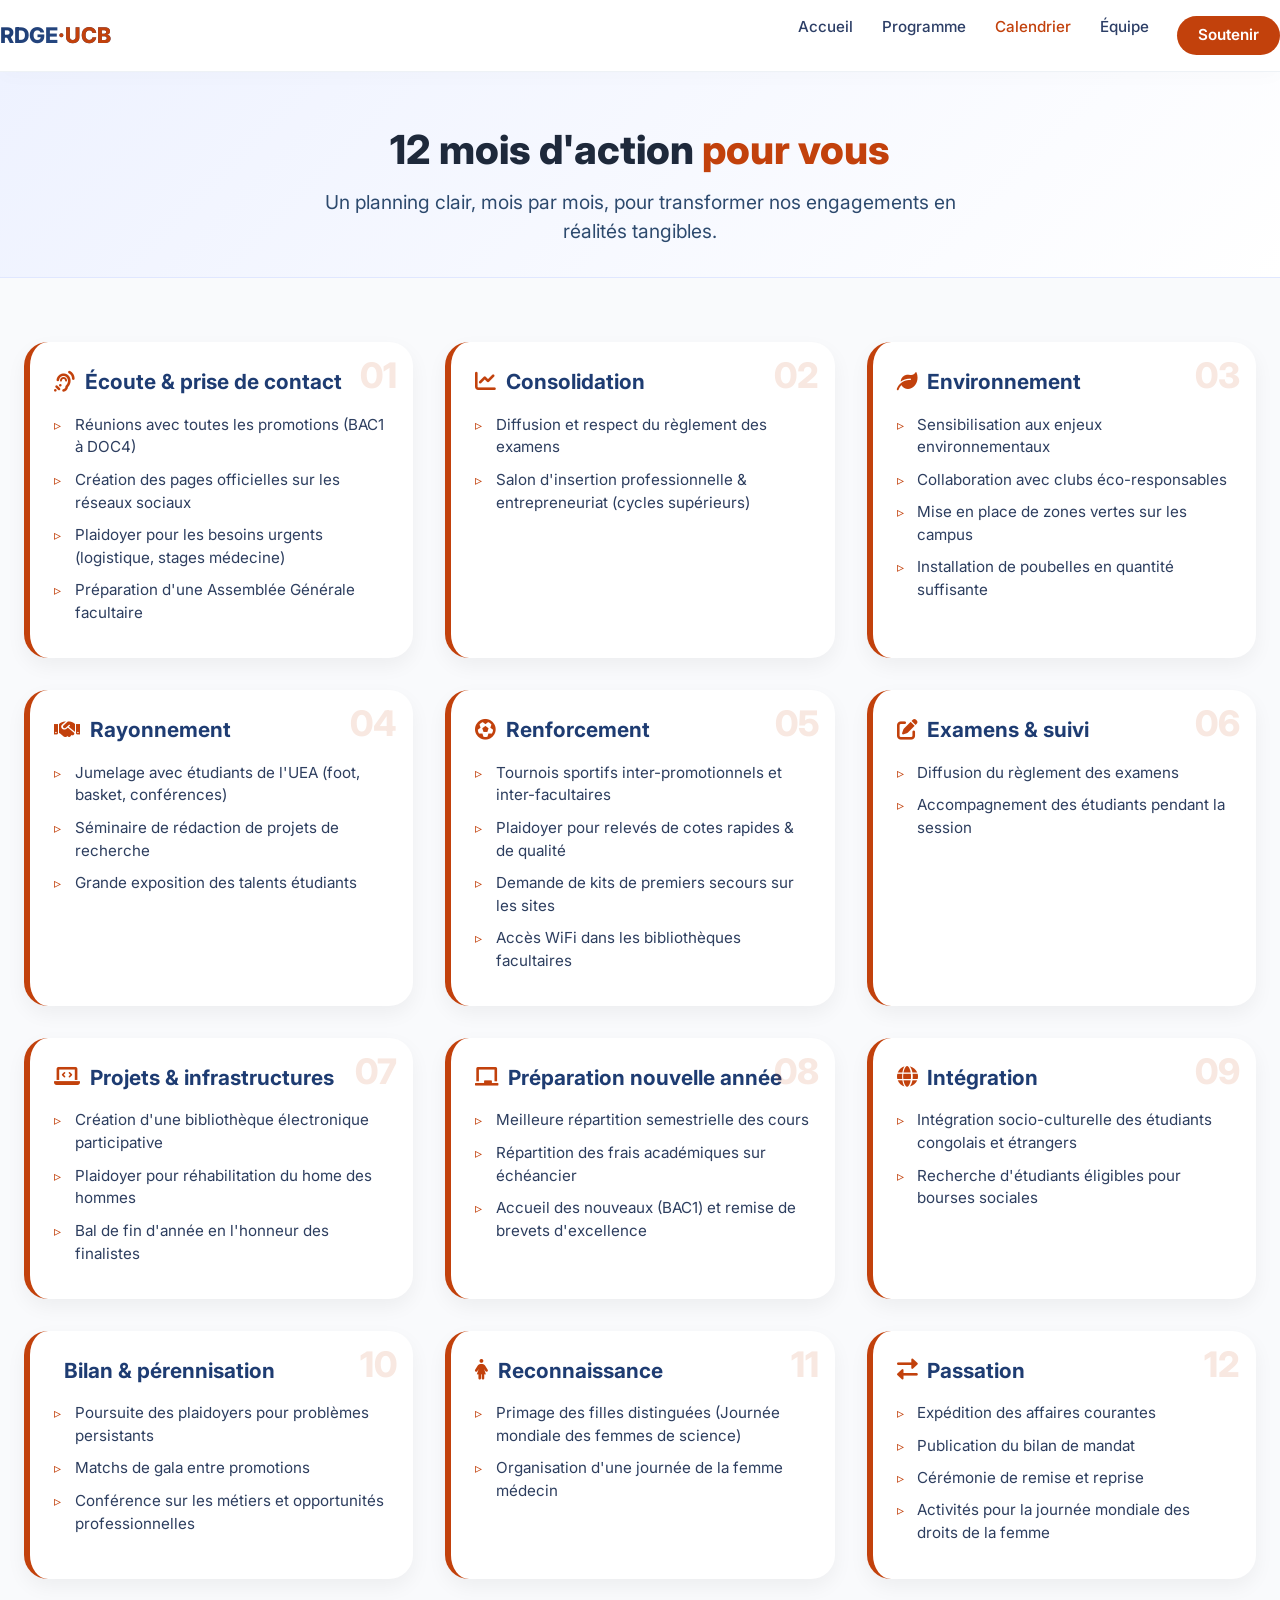
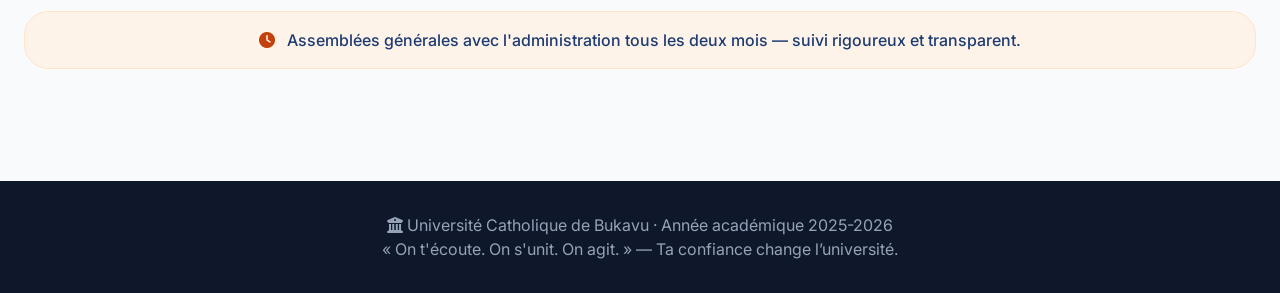
==== calendrier.html @ d282abf7 "first commit" ====
<!DOCTYPE html>
<html lang="fr">
<head>
    <meta charset="UTF-8">
    <meta name="viewport" content="width=device-width, initial-scale=1.0">
    <title>Calendrier d'action · Josué & Lucien · RDGE UCB</title>
    <meta name="description" content="Découvrez le plan d'action sur 12 mois des candidats RDGE – écoute, environnement, examens, événements et plus.">
    <link href="https://fonts.googleapis.com/css2?family=Inter:opsz,wght@14..32,300;400;600;700;800&display=swap" rel="stylesheet">
    <link rel="stylesheet" href="https://cdnjs.cloudflare.com/ajax/libs/font-awesome/6.0.0-beta3/css/all.min.css">
    <link rel="stylesheet" href="css/base.css">
    <link rel="stylesheet" href="css/calendrier.css">
</head>
<body>
    <nav class="navbar">
        <div class="container nav-inner">
            <div class="logo">RDGE<span>·UCB</span></div>
            <div class="nav-links">
                <a href="index.html">Accueil</a>
                <a href="programme.html">Programme</a>
                <a href="calendrier.html" class="active">Calendrier</a>
                <a href="equipe.html">Équipe</a>
                <a href="soutenir.html" class="btn-vote-nav">Soutenir</a>
            </div>
        </div>
    </nav>

    <main>
        <section class="page-header-calendar">
            <div class="container">
                <h1> 12 mois d'action <span class="highlight">pour vous</span></h1>
                <p>Un planning clair, mois par mois, pour transformer nos engagements en réalités tangibles.</p>
            </div>
        </section>

        <section class="timeline-section">
            <div class="container">
                <div class="timeline-grid">
                    <!-- Mois 1 -->
                    <div class="month-card">
                        <div class="month-number">01</div>
                        <h3><i class="fas fa-ear-listen"></i> Écoute & prise de contact</h3>
                        <ul>
                            <li>Réunions avec toutes les promotions (BAC1 à DOC4)</li>
                            <li>Création des pages officielles sur les réseaux sociaux</li>
                            <li>Plaidoyer pour les besoins urgents (logistique, stages médecine)</li>
                            <li>Préparation d'une Assemblée Générale facultaire</li>
                        </ul>
                    </div>
                    <!-- Mois 2 -->
                    <div class="month-card">
                        <div class="month-number">02</div>
                        <h3><i class="fas fa-chart-line"></i> Consolidation</h3>
                        <ul>
                            <li>Diffusion et respect du règlement des examens</li>
                            <li>Salon d'insertion professionnelle & entrepreneuriat (cycles supérieurs)</li>
                        </ul>
                    </div>
                    <!-- Mois 3 -->
                    <div class="month-card">
                        <div class="month-number">03</div>
                        <h3><i class="fas fa-leaf"></i> Environnement</h3>
                        <ul>
                            <li>Sensibilisation aux enjeux environnementaux</li>
                            <li>Collaboration avec clubs éco-responsables</li>
                            <li>Mise en place de zones vertes sur les campus</li>
                            <li>Installation de poubelles en quantité suffisante</li>
                        </ul>
                    </div>
                    <!-- Mois 4 -->
                    <div class="month-card">
                        <div class="month-number">04</div>
                        <h3><i class="fas fa-handshake"></i> Rayonnement</h3>
                        <ul>
                            <li>Jumelage avec étudiants de l'UEA (foot, basket, conférences)</li>
                            <li>Séminaire de rédaction de projets de recherche</li>
                            <li>Grande exposition des talents étudiants</li>
                        </ul>
                    </div>
                    <!-- Mois 5 -->
                    <div class="month-card">
                        <div class="month-number">05</div>
                        <h3><i class="fas fa-futbol"></i> Renforcement</h3>
                        <ul>
                            <li>Tournois sportifs inter-promotionnels et inter-facultaires</li>
                            <li>Plaidoyer pour relevés de cotes rapides & de qualité</li>
                            <li>Demande de kits de premiers secours sur les sites</li>
                            <li>Accès WiFi dans les bibliothèques facultaires</li>
                        </ul>
                    </div>
                    <!-- Mois 6 -->
                    <div class="month-card">
                        <div class="month-number">06</div>
                        <h3><i class="fas fa-pen-to-square"></i> Examens & suivi</h3>
                        <ul>
                            <li>Diffusion du règlement des examens</li>
                            <li>Accompagnement des étudiants pendant la session</li>
                        </ul>
                    </div>
                    <!-- Mois 7 -->
                    <div class="month-card">
                        <div class="month-number">07</div>
                        <h3><i class="fas fa-laptop-code"></i> Projets & infrastructures</h3>
                        <ul>
                            <li>Création d'une bibliothèque électronique participative</li>
                            <li>Plaidoyer pour réhabilitation du home des hommes</li>
                            <li>Bal de fin d'année en l'honneur des finalistes</li>
                        </ul>
                    </div>
                    <!-- Mois 8 -->
                    <div class="month-card">
                        <div class="month-number">08</div>
                        <h3><i class="fas fa-chalkboard"></i> Préparation nouvelle année</h3>
                        <ul>
                            <li>Meilleure répartition semestrielle des cours</li>
                            <li>Répartition des frais académiques sur échéancier</li>
                            <li>Accueil des nouveaux (BAC1) et remise de brevets d'excellence</li>
                        </ul>
                    </div>
                    <!-- Mois 9 -->
                    <div class="month-card">
                        <div class="month-number">09</div>
                        <h3><i class="fas fa-globe"></i> Intégration</h3>
                        <ul>
                            <li>Intégration socio-culturelle des étudiants congolais et étrangers</li>
                            <li>Recherche d'étudiants éligibles pour bourses sociales</li>
                        </ul>
                    </div>
                    <!-- Mois 10 -->
                    <div class="month-card">
                        <div class="month-number">10</div>
                        <h3><i class="fas fa-chart-simple"></i> Bilan & pérennisation</h3>
                        <ul>
                            <li>Poursuite des plaidoyers pour problèmes persistants</li>
                            <li>Matchs de gala entre promotions</li>
                            <li>Conférence sur les métiers et opportunités professionnelles</li>
                        </ul>
                    </div>
                    <!-- Mois 11 -->
                    <div class="month-card">
                        <div class="month-number">11</div>
                        <h3><i class="fas fa-female"></i> Reconnaissance</h3>
                        <ul>
                            <li>Primage des filles distinguées (Journée mondiale des femmes de science)</li>
                            <li>Organisation d'une journée de la femme médecin</li>
                        </ul>
                    </div>
                    <!-- Mois 12 -->
                    <div class="month-card">
                        <div class="month-number">12</div>
                        <h3><i class="fas fa-exchange-alt"></i> Passation</h3>
                        <ul>
                            <li>Expédition des affaires courantes</li>
                            <li>Publication du bilan de mandat</li>
                            <li>Cérémonie de remise et reprise</li>
                            <li>Activités pour la journée mondiale des droits de la femme</li>
                        </ul>
                    </div>
                </div>
                <div class="note-baseline">
                    <i class="fas fa-clock"></i> Assemblées générales avec l'administration tous les deux mois — suivi rigoureux et transparent.
                </div>
            </div>
        </section>
    </main>

    <footer>
        <div class="container">
            <p><i class="fas fa-university"></i> Université Catholique de Bukavu · Année académique 2025-2026</p>
            <p>« On t'écoute. On s'unit. On agit. » — Ta confiance change l’université.</p>
        </div>
    </footer>

    <div class="scroll-top" id="scrollTopBtn"><i class="fas fa-arrow-up"></i></div>
    <script src="js/common.js"></script>
</body>
</html>
---- css/base.css ----
* {
    margin: 0;
    padding: 0;
    box-sizing: border-box;
}

body {
    font-family: 'Inter', sans-serif;
    background: #f9fafc;
    color: #1e293b;
    line-height: 1.5;
    scroll-behavior: smooth;
}

.container {
    max-width: 1280px;
    margin: 0 auto;
    padding: 0 1.5rem;
}

/* Navbar */
.navbar {
    background: rgba(255,255,255,0.96);
    backdrop-filter: blur(8px);
    box-shadow: 0 4px 20px rgba(0,0,0,0.02);
    position: sticky;
    top: 0;
    z-index: 100;
    border-bottom: 1px solid #eef2f6;
}
.nav-inner {
    display: flex;
    justify-content: space-between;
    align-items: center;
    padding: 1rem 0;
    flex-wrap: wrap;
}
.logo {
    font-weight: 800;
    font-size: 1.35rem;
    background: linear-gradient(135deg, #1e3c72, #2b4f8c);
    background-clip: text;
    -webkit-background-clip: text;
    color: transparent;
}
.logo span { color: #c2410c; background: none; }
.nav-links {
    display: flex;
    gap: 1.8rem;
    font-weight: 500;
}
.nav-links a {
    text-decoration: none;
    color: #2c3e66;
    transition: 0.2s;
    font-size: 0.95rem;
}
.nav-links a:hover, .nav-links a.active { color: #c2410c; }
.btn-vote-nav {
    background: #c2410c;
    padding: 0.5rem 1.3rem;
    border-radius: 40px;
    color: white !important;
    font-weight: 600;
}
.btn-vote-nav:hover { background: #9b2f06; transform: scale(0.98); }

/* Buttons */
.btn-primary, .btn-outline {
    padding: 0.8rem 1.8rem;
    border-radius: 40px;
    font-weight: 700;
    text-decoration: none;
    display: inline-flex;
    align-items: center;
    gap: 0.5rem;
    transition: 0.2s;
}
.btn-primary {
    background: #c2410c;
    color: white;
    border: none;
}
.btn-outline {
    background: transparent;
    border: 2px solid #c2410c;
    color: #c2410c;
}
.btn-primary:hover { background: #9b2f06; transform: scale(0.98); }
.btn-outline:hover { background: #c2410c10; }

/* Footer */
footer {
    background: #0f172a;
    color: #94a3b8;
    padding: 2rem 0;
    text-align: center;
    margin-top: 3rem;
}
.scroll-top {
    position: fixed;
    bottom: 1.5rem;
    right: 1rem;
    background: #c2410c;
    color: white;
    border-radius: 2rem;
    padding: 0.6rem 1rem;
    cursor: pointer;
    opacity: 0;
    transition: 0.2s;
    z-index: 99;
}
@media (max-width: 760px) {
    .nav-inner { flex-direction: column; gap: 0.8rem; }
    .nav-links { flex-wrap: wrap; justify-content: center; gap: 1rem; }
}
---- css/calendrier.css ----
/* Calendrier page specific styles */

.page-header-calendar {
    background: linear-gradient(135deg, #eef2ff 0%, #ffffff 100%);
    padding: 3rem 0 2rem;
    text-align: center;
    border-bottom: 1px solid #e0e7ff;
}
.page-header-calendar h1 {
    font-size: 2.5rem;
    font-weight: 800;
    margin-bottom: 0.5rem;
}
.page-header-calendar .highlight {
    color: #c2410c;
}
.page-header-calendar p {
    font-size: 1.2rem;
    color: #2d4a6e;
    max-width: 650px;
    margin: 0 auto;
}

.timeline-section {
    padding: 4rem 0;
    background: #f9fafc;
}
.timeline-grid {
    display: grid;
    grid-template-columns: repeat(auto-fill, minmax(340px, 1fr));
    gap: 2rem;
    margin-bottom: 2rem;
}
.month-card {
    background: white;
    border-radius: 1.5rem;
    padding: 1.5rem;
    box-shadow: 0 8px 20px rgba(0,0,0,0.05);
    transition: transform 0.25s, box-shadow 0.25s;
    border-left: 6px solid #c2410c;
    position: relative;
    overflow: hidden;
}
.month-card:hover {
    transform: translateY(-5px);
    box-shadow: 0 20px 30px -12px rgba(0,0,0,0.12);
}
.month-number {
    position: absolute;
    top: 1rem;
    right: 1rem;
    font-size: 2.2rem;
    font-weight: 800;
    color: rgba(194, 65, 12, 0.12);
    line-height: 1;
}
.month-card h3 {
    font-size: 1.3rem;
    margin-bottom: 1rem;
    display: flex;
    align-items: center;
    gap: 0.6rem;
    color: #1e3c72;
}
.month-card h3 i {
    color: #c2410c;
    font-size: 1.3rem;
}
.month-card ul {
    list-style: none;
    padding-left: 0;
    margin: 0;
}
.month-card li {
    margin-bottom: 0.6rem;
    padding-left: 1.3rem;
    position: relative;
    font-size: 0.95rem;
    color: #2d3e5f;
}
.month-card li::before {
    content: "▹";
    position: absolute;
    left: 0;
    color: #c2410c;
    font-size: 0.9rem;
}

.note-baseline {
    background: #fef3e8;
    border-radius: 1.5rem;
    padding: 1rem 1.5rem;
    text-align: center;
    font-weight: 500;
    color: #1e3c72;
    margin-top: 2rem;
    border: 1px solid #ffe4cc;
}
.note-baseline i {
    color: #c2410c;
    margin-right: 0.5rem;
}

/* Responsive */
@media (max-width: 768px) {
    .timeline-grid {
        grid-template-columns: 1fr;
    }
    .page-header-calendar h1 {
        font-size: 1.8rem;
    }
    .month-card h3 {
        font-size: 1.1rem;
        flex-wrap: wrap;
    }
}
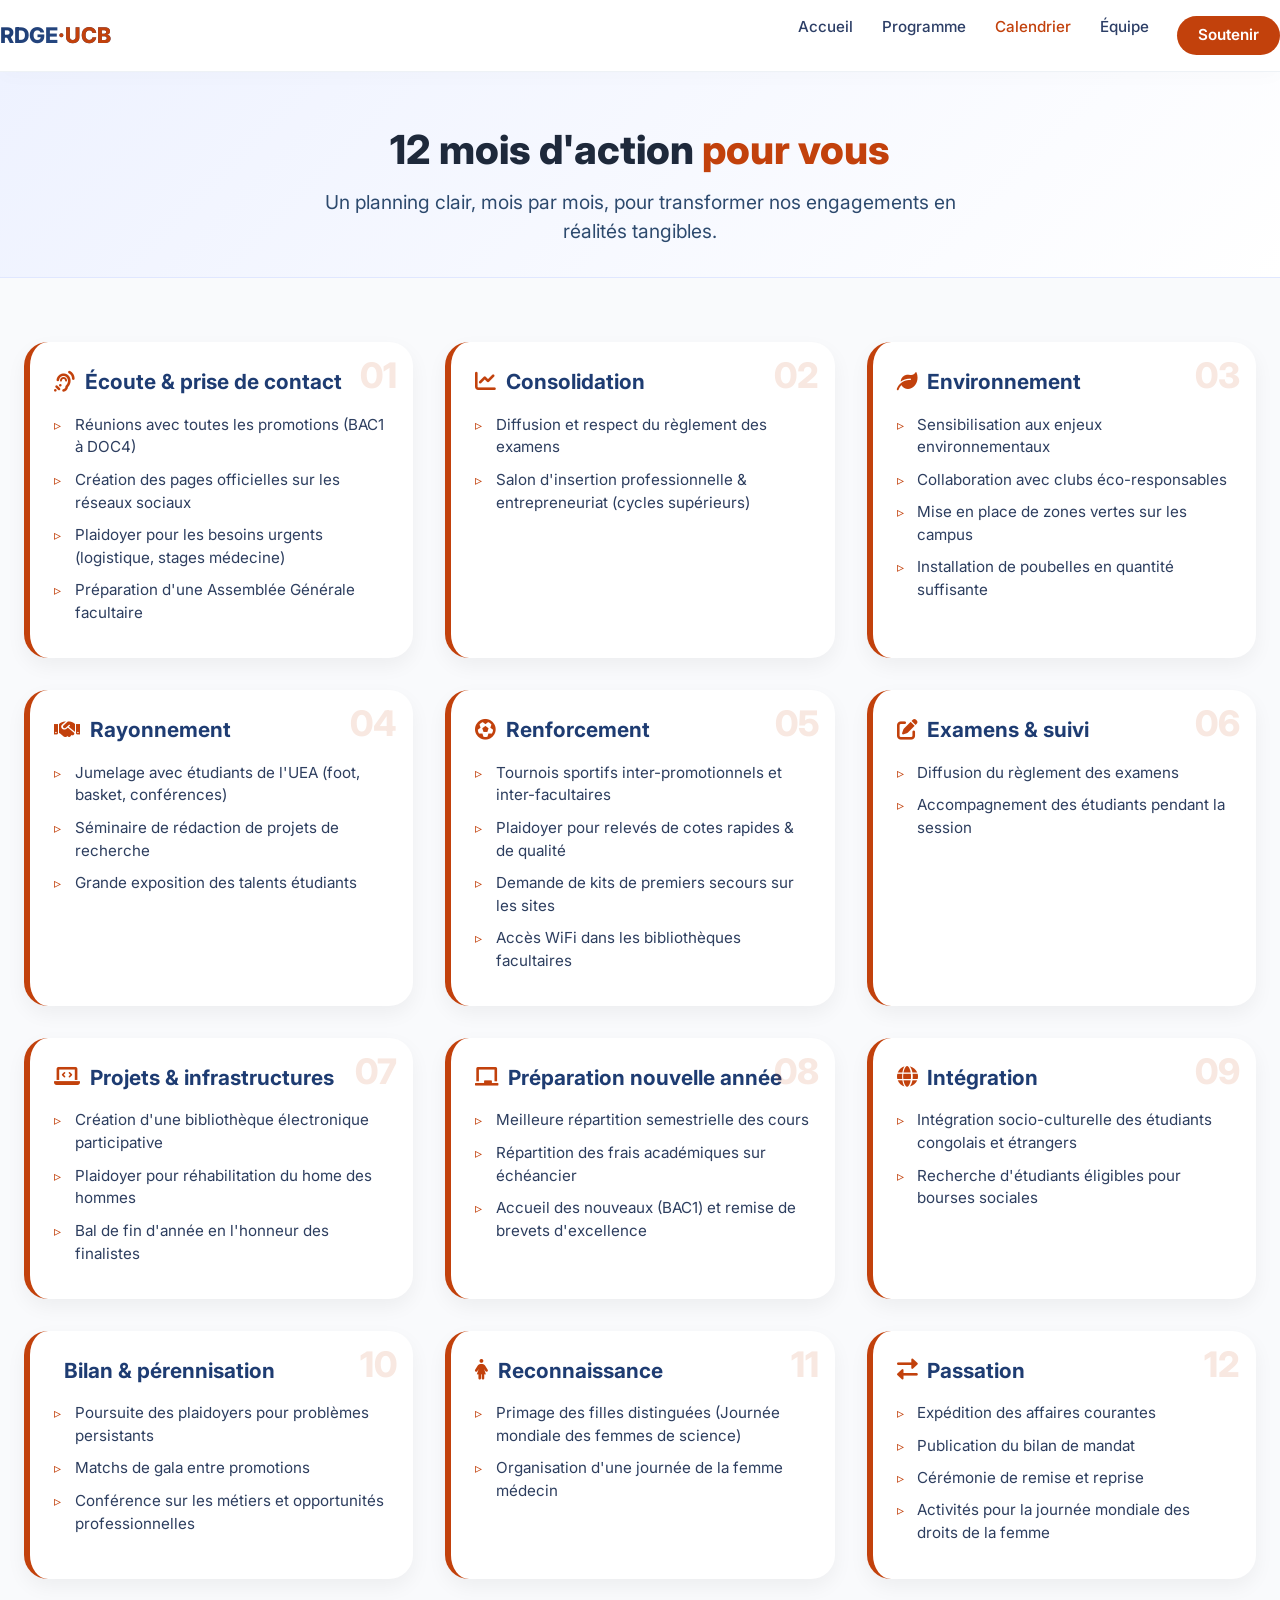
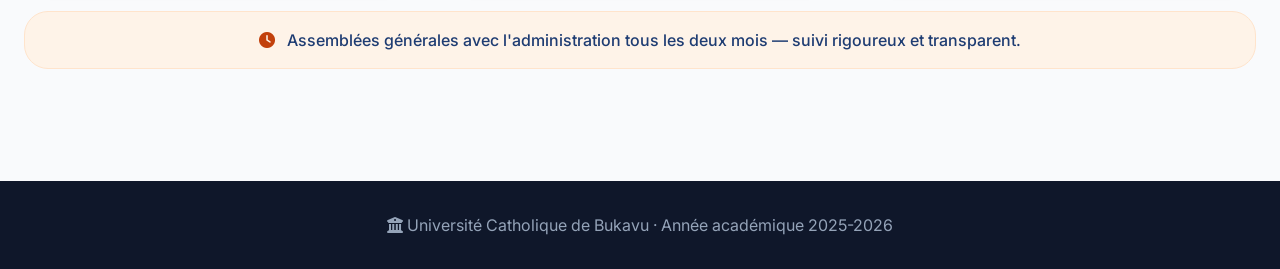
==== commit 261e2e82: "fourth commit" ====
--- a/calendrier.html
+++ b/calendrier.html
@@ -166,7 +166,6 @@
     <footer>
         <div class="container">
             <p><i class="fas fa-university"></i> Université Catholique de Bukavu · Année académique 2025-2026</p>
-            <p>« On t'écoute. On s'unit. On agit. » — Ta confiance change l’université.</p>
         </div>
     </footer>
 
